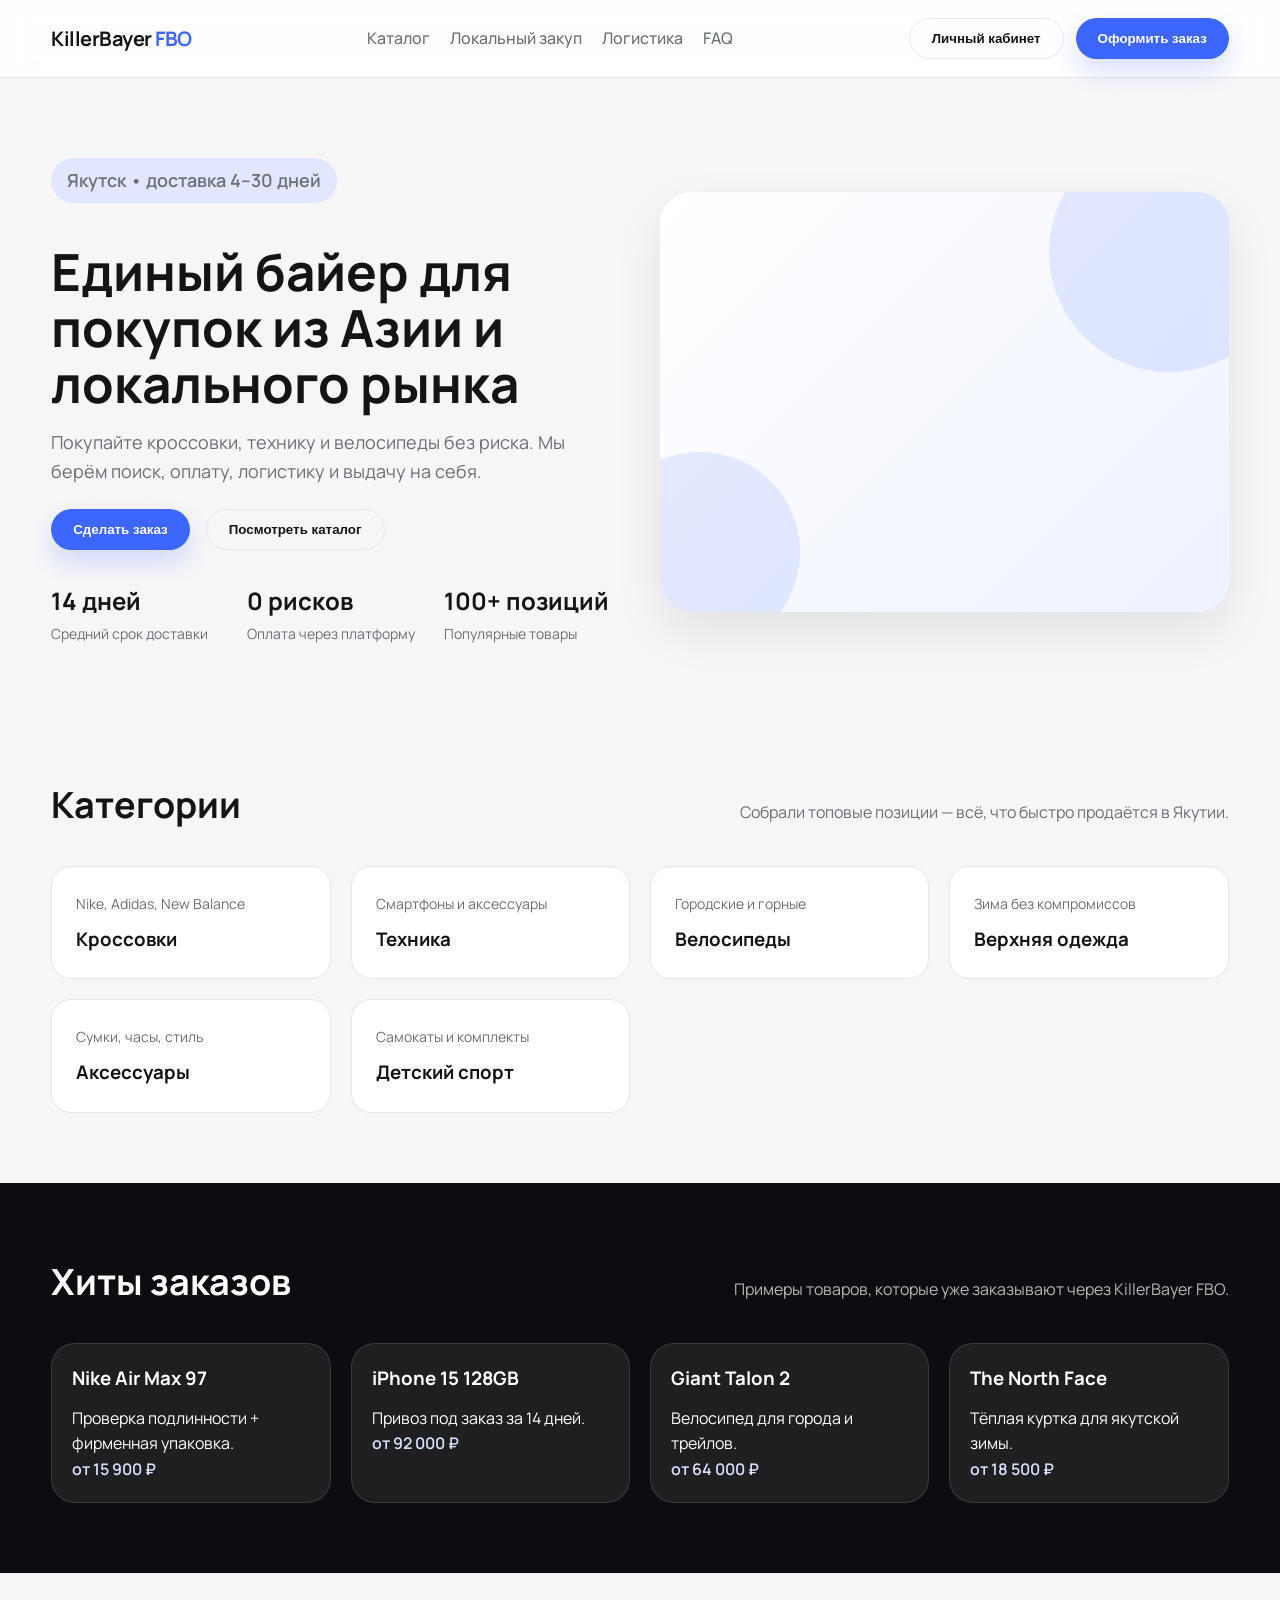
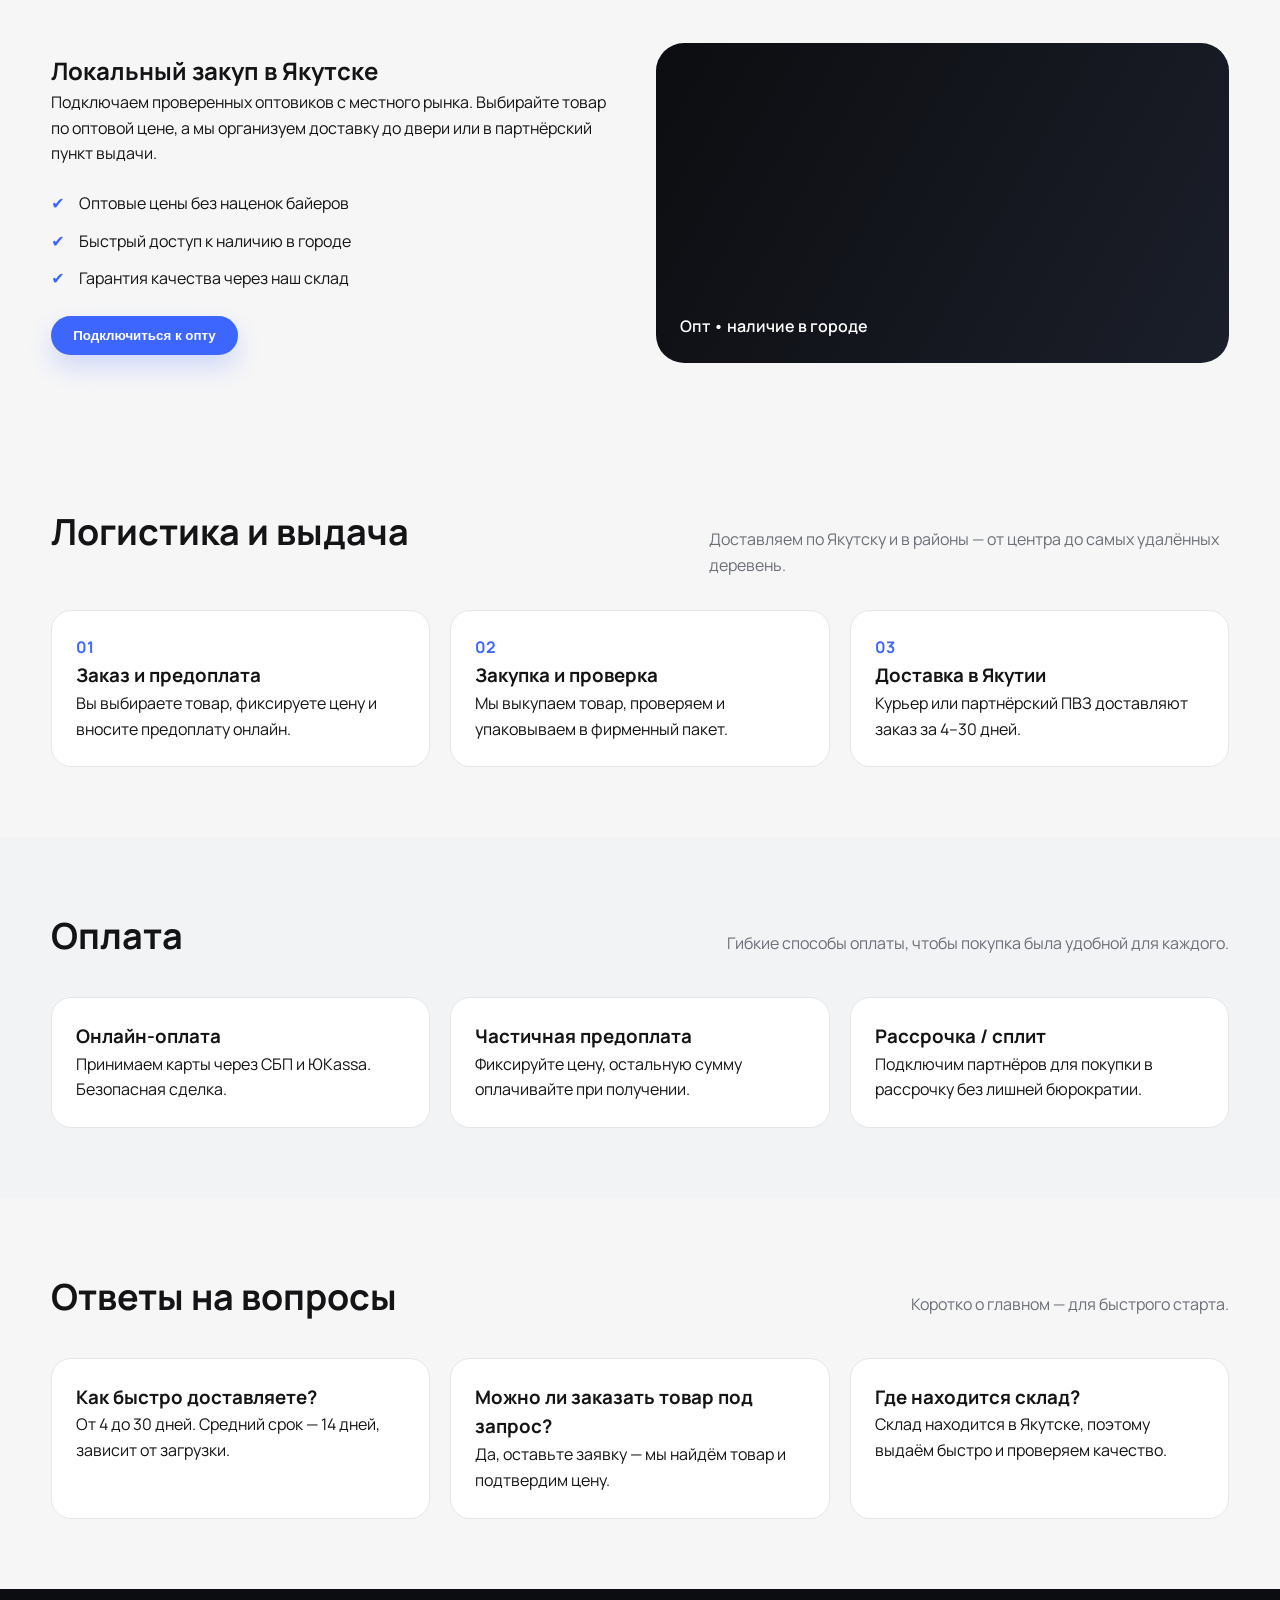
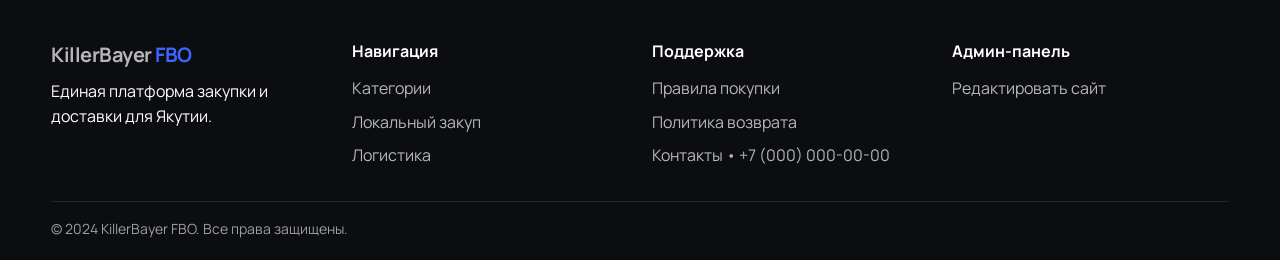
==== index.html @ 4767944f "Add initial KillerBayer FBO storefront prototype" ====
<!doctype html>
<html lang="ru">
  <head>
    <meta charset="UTF-8" />
    <meta name="viewport" content="width=device-width, initial-scale=1" />
    <title>KillerBayer FBO — маркетплейс Якутии</title>
    <link rel="stylesheet" href="assets/styles.css" />
  </head>
  <body>
    <header class="site-header">
      <div class="container header-inner">
        <a class="logo" href="/">KillerBayer <span>FBO</span></a>
        <nav class="nav">
          <a href="#catalog">Каталог</a>
          <a href="#local">Локальный закуп</a>
          <a href="#delivery">Логистика</a>
          <a href="#faq">FAQ</a>
        </nav>
        <div class="header-actions">
          <button class="ghost-button">Личный кабинет</button>
          <button class="primary-button">Оформить заказ</button>
        </div>
      </div>
    </header>

    <main>
      <section class="hero" id="hero">
        <div class="container hero-grid">
          <div class="hero-content">
            <p class="pill">Якутск • доставка 4–30 дней</p>
            <h1 id="hero-title">Единый байер для покупок из Азии и локального рынка</h1>
            <p id="hero-subtitle">
              Покупайте кроссовки, технику и велосипеды без риска. Мы берём поиск,
              оплату, логистику и выдачу на себя.
            </p>
            <div class="hero-actions">
              <button class="primary-button" id="hero-cta">Сделать заказ</button>
              <button class="ghost-button">Посмотреть каталог</button>
            </div>
            <div class="hero-metrics">
              <div>
                <h3>14 дней</h3>
                <span>Средний срок доставки</span>
              </div>
              <div>
                <h3>0 рисков</h3>
                <span>Оплата через платформу</span>
              </div>
              <div>
                <h3>100+ позиций</h3>
                <span>Популярные товары</span>
              </div>
            </div>
          </div>
          <div class="hero-card" aria-label="Витрина"></div>
        </div>
      </section>

      <section class="section" id="catalog">
        <div class="container">
          <div class="section-head">
            <h2>Категории</h2>
            <p>Собрали топовые позиции — всё, что быстро продаётся в Якутии.</p>
          </div>
          <div class="category-grid" id="category-grid"></div>
        </div>
      </section>

      <section class="section dark" id="popular">
        <div class="container">
          <div class="section-head">
            <h2>Хиты заказов</h2>
            <p>Примеры товаров, которые уже заказывают через KillerBayer FBO.</p>
          </div>
          <div class="product-grid" id="product-grid"></div>
        </div>
      </section>

      <section class="section" id="local">
        <div class="container local-grid">
          <div>
            <h2>Локальный закуп в Якутске</h2>
            <p>
              Подключаем проверенных оптовиков с местного рынка. Выбирайте товар по оптовой цене,
              а мы организуем доставку до двери или в партнёрский пункт выдачи.
            </p>
            <ul class="checklist">
              <li>Оптовые цены без наценок байеров</li>
              <li>Быстрый доступ к наличию в городе</li>
              <li>Гарантия качества через наш склад</li>
            </ul>
            <button class="primary-button">Подключиться к опту</button>
          </div>
          <div class="local-card"></div>
        </div>
      </section>

      <section class="section" id="delivery">
        <div class="container">
          <div class="section-head">
            <h2>Логистика и выдача</h2>
            <p>Доставляем по Якутску и в районы — от центра до самых удалённых деревень.</p>
          </div>
          <div class="steps">
            <div class="step-card">
              <span>01</span>
              <h3>Заказ и предоплата</h3>
              <p>Вы выбираете товар, фиксируете цену и вносите предоплату онлайн.</p>
            </div>
            <div class="step-card">
              <span>02</span>
              <h3>Закупка и проверка</h3>
              <p>Мы выкупаем товар, проверяем и упаковываем в фирменный пакет.</p>
            </div>
            <div class="step-card">
              <span>03</span>
              <h3>Доставка в Якутии</h3>
              <p>Курьер или партнёрский ПВЗ доставляют заказ за 4–30 дней.</p>
            </div>
          </div>
        </div>
      </section>

      <section class="section muted" id="payment">
        <div class="container">
          <div class="section-head">
            <h2>Оплата</h2>
            <p>Гибкие способы оплаты, чтобы покупка была удобной для каждого.</p>
          </div>
          <div class="payment-grid">
            <div class="payment-card">
              <h3>Онлайн-оплата</h3>
              <p>Принимаем карты через СБП и ЮKassa. Безопасная сделка.</p>
            </div>
            <div class="payment-card">
              <h3>Частичная предоплата</h3>
              <p>Фиксируйте цену, остальную сумму оплачивайте при получении.</p>
            </div>
            <div class="payment-card">
              <h3>Рассрочка / сплит</h3>
              <p>Подключим партнёров для покупки в рассрочку без лишней бюрократии.</p>
            </div>
          </div>
        </div>
      </section>

      <section class="section" id="faq">
        <div class="container">
          <div class="section-head">
            <h2>Ответы на вопросы</h2>
            <p>Коротко о главном — для быстрого старта.</p>
          </div>
          <div class="faq-grid">
            <div class="faq-item">
              <h3>Как быстро доставляете?</h3>
              <p>От 4 до 30 дней. Средний срок — 14 дней, зависит от загрузки.</p>
            </div>
            <div class="faq-item">
              <h3>Можно ли заказать товар под запрос?</h3>
              <p>Да, оставьте заявку — мы найдём товар и подтвердим цену.</p>
            </div>
            <div class="faq-item">
              <h3>Где находится склад?</h3>
              <p>Склад находится в Якутске, поэтому выдаём быстро и проверяем качество.</p>
            </div>
          </div>
        </div>
      </section>
    </main>

    <footer class="site-footer">
      <div class="container footer-grid">
        <div>
          <a class="logo" href="/">KillerBayer <span>FBO</span></a>
          <p>Единая платформа закупки и доставки для Якутии.</p>
        </div>
        <div>
          <h4>Навигация</h4>
          <a href="#catalog">Категории</a>
          <a href="#local">Локальный закуп</a>
          <a href="#delivery">Логистика</a>
        </div>
        <div>
          <h4>Поддержка</h4>
          <a href="#">Правила покупки</a>
          <a href="#">Политика возврата</a>
          <a href="#">Контакты</a>
        </div>
        <div>
          <h4>Админ-панель</h4>
          <a href="admin.html">Редактировать сайт</a>
        </div>
      </div>
      <div class="container footer-bottom">
        <span>© 2024 KillerBayer FBO. Все права защищены.</span>
      </div>
    </footer>

    <script src="assets/app.js"></script>
  </body>
</html>
---- assets/styles.css ----
@import url("https://fonts.googleapis.com/css2?family=Manrope:wght@300;400;500;600;700&display=swap");

:root {
  color-scheme: light;
  --bg: #f6f6f7;
  --text: #141416;
  --muted: #6b6f76;
  --dark: #0c0d10;
  --accent: #3d66ff;
  --accent-light: #e0e7ff;
  --card: #ffffff;
  --border: #e4e6ea;
  --shadow: 0 20px 50px rgba(15, 16, 23, 0.08);
}

* {
  box-sizing: border-box;
  margin: 0;
  padding: 0;
}

body {
  font-family: "Manrope", system-ui, sans-serif;
  background: var(--bg);
  color: var(--text);
  line-height: 1.6;
}

a {
  color: inherit;
  text-decoration: none;
}

.container {
  width: min(1200px, 92%);
  margin: 0 auto;
}

.site-header {
  position: sticky;
  top: 0;
  background: rgba(255, 255, 255, 0.9);
  backdrop-filter: blur(14px);
  border-bottom: 1px solid var(--border);
  z-index: 10;
}

.header-inner {
  display: flex;
  align-items: center;
  justify-content: space-between;
  padding: 18px 0;
  gap: 24px;
}

.logo {
  font-weight: 700;
  font-size: 20px;
  letter-spacing: -0.5px;
}

.logo span {
  color: var(--accent);
}

.nav {
  display: flex;
  gap: 20px;
  font-weight: 500;
  color: var(--muted);
}

.header-actions {
  display: flex;
  gap: 12px;
}

.primary-button,
.ghost-button {
  border: none;
  border-radius: 999px;
  padding: 12px 22px;
  font-weight: 600;
  cursor: pointer;
  transition: transform 0.2s ease, box-shadow 0.2s ease;
}

.primary-button {
  background: var(--accent);
  color: #fff;
  box-shadow: 0 12px 24px rgba(61, 102, 255, 0.2);
}

.ghost-button {
  background: transparent;
  color: var(--text);
  border: 1px solid var(--border);
}

.primary-button:hover,
.ghost-button:hover {
  transform: translateY(-1px);
}

.hero {
  padding: 80px 0 60px;
}

.hero-grid {
  display: grid;
  grid-template-columns: repeat(auto-fit, minmax(280px, 1fr));
  gap: 40px;
  align-items: center;
}

.hero-content h1 {
  font-size: clamp(32px, 4vw, 52px);
  line-height: 1.1;
  margin: 16px 0;
}

.hero-content p {
  color: var(--muted);
  font-size: 18px;
  margin-bottom: 24px;
}

.pill {
  display: inline-flex;
  align-items: center;
  padding: 8px 16px;
  border-radius: 999px;
  background: var(--accent-light);
  color: var(--accent);
  font-weight: 600;
  font-size: 14px;
}

.hero-actions {
  display: flex;
  gap: 16px;
  flex-wrap: wrap;
}

.hero-metrics {
  display: grid;
  grid-template-columns: repeat(auto-fit, minmax(150px, 1fr));
  gap: 20px;
  margin-top: 32px;
}

.hero-metrics h3 {
  font-size: 24px;
}

.hero-metrics span {
  color: var(--muted);
  font-size: 14px;
}

.hero-card {
  background: linear-gradient(135deg, #ffffff, #eef2ff);
  border-radius: 32px;
  min-height: 420px;
  box-shadow: var(--shadow);
  position: relative;
  overflow: hidden;
}

.hero-card::before,
.hero-card::after {
  content: "";
  position: absolute;
  border-radius: 50%;
  background: rgba(61, 102, 255, 0.12);
}

.hero-card::before {
  width: 240px;
  height: 240px;
  top: -60px;
  right: -60px;
}

.hero-card::after {
  width: 200px;
  height: 200px;
  bottom: -40px;
  left: -60px;
}

.section {
  padding: 70px 0;
}

.section.dark {
  background: var(--dark);
  color: #fff;
}

.section.dark .section-head p {
  color: rgba(255, 255, 255, 0.7);
}

.section.muted {
  background: #f2f3f5;
}

.section-head {
  display: flex;
  align-items: baseline;
  justify-content: space-between;
  flex-wrap: wrap;
  gap: 12px;
  margin-bottom: 32px;
}

.section-head h2 {
  font-size: clamp(26px, 3vw, 36px);
}

.section-head p {
  color: var(--muted);
  max-width: 520px;
}

.category-grid {
  display: grid;
  grid-template-columns: repeat(auto-fit, minmax(220px, 1fr));
  gap: 20px;
}

.category-card {
  background: var(--card);
  border-radius: 20px;
  padding: 24px;
  border: 1px solid var(--border);
  transition: transform 0.2s ease, box-shadow 0.2s ease;
}

.category-card:hover {
  transform: translateY(-4px);
  box-shadow: var(--shadow);
}

.category-card span {
  color: var(--muted);
  font-size: 14px;
}

.category-card h3 {
  margin-top: 8px;
}

.product-grid {
  display: grid;
  grid-template-columns: repeat(auto-fit, minmax(240px, 1fr));
  gap: 20px;
}

.product-card {
  background: rgba(255, 255, 255, 0.08);
  border-radius: 24px;
  padding: 20px;
  border: 1px solid rgba(255, 255, 255, 0.12);
}

.product-card h3 {
  margin-bottom: 12px;
}

.product-card .price {
  color: #dbe2ff;
  font-weight: 600;
}

.local-grid {
  display: grid;
  grid-template-columns: repeat(auto-fit, minmax(280px, 1fr));
  gap: 32px;
  align-items: center;
}

.local-card {
  background: linear-gradient(120deg, #0c0d10, #1b1f2a);
  border-radius: 28px;
  min-height: 320px;
  position: relative;
  overflow: hidden;
}

.local-card::after {
  content: "Опт • наличие в городе";
  position: absolute;
  bottom: 24px;
  left: 24px;
  color: #fff;
  font-weight: 600;
}

.checklist {
  list-style: none;
  display: grid;
  gap: 12px;
  margin: 24px 0;
}

.checklist li {
  padding-left: 28px;
  position: relative;
}

.checklist li::before {
  content: "✔";
  position: absolute;
  left: 0;
  color: var(--accent);
}

.steps {
  display: grid;
  grid-template-columns: repeat(auto-fit, minmax(220px, 1fr));
  gap: 20px;
}

.step-card {
  background: var(--card);
  border-radius: 20px;
  padding: 24px;
  border: 1px solid var(--border);
}

.step-card span {
  color: var(--accent);
  font-weight: 700;
}

.payment-grid {
  display: grid;
  grid-template-columns: repeat(auto-fit, minmax(220px, 1fr));
  gap: 20px;
}

.payment-card {
  background: var(--card);
  border-radius: 20px;
  padding: 24px;
  border: 1px solid var(--border);
}

.faq-grid {
  display: grid;
  grid-template-columns: repeat(auto-fit, minmax(240px, 1fr));
  gap: 20px;
}

.faq-item {
  background: var(--card);
  border-radius: 20px;
  padding: 24px;
  border: 1px solid var(--border);
}

.site-footer {
  background: #0c0d10;
  color: #fff;
  padding: 50px 0 20px;
}

.footer-grid {
  display: grid;
  grid-template-columns: repeat(auto-fit, minmax(200px, 1fr));
  gap: 24px;
}

.footer-grid h4 {
  margin-bottom: 12px;
}

.footer-grid a {
  display: block;
  margin-bottom: 8px;
  color: rgba(255, 255, 255, 0.7);
}

.footer-bottom {
  border-top: 1px solid rgba(255, 255, 255, 0.1);
  margin-top: 24px;
  padding-top: 16px;
  color: rgba(255, 255, 255, 0.6);
  font-size: 14px;
}

.admin-body {
  background: #f4f5f7;
}

.admin {
  padding: 60px 0;
}

.admin-form {
  display: grid;
  gap: 24px;
}

.admin-card {
  background: var(--card);
  padding: 24px;
  border-radius: 20px;
  border: 1px solid var(--border);
  display: grid;
  gap: 16px;
}

.admin-card label {
  display: grid;
  gap: 8px;
  color: var(--muted);
  font-weight: 500;
}

.admin-card input,
.admin-card textarea {
  padding: 12px 14px;
  border-radius: 12px;
  border: 1px solid var(--border);
  font-family: inherit;
  font-size: 16px;
}

.admin-actions {
  display: flex;
  gap: 16px;
  flex-wrap: wrap;
}

.admin-list {
  display: grid;
  gap: 12px;
}

.admin-list-item {
  display: grid;
  grid-template-columns: 1fr auto;
  gap: 12px;
  align-items: center;
}

.admin-list-item button {
  padding: 8px 12px;
  border-radius: 12px;
  border: 1px solid var(--border);
  background: #fff;
  cursor: pointer;
}

@media (max-width: 900px) {
  .nav {
    display: none;
  }

  .header-actions {
    flex-direction: column;
  }
}

@media (max-width: 600px) {
  .hero-actions {
    flex-direction: column;
  }

  .hero-card {
    min-height: 300px;
  }
}
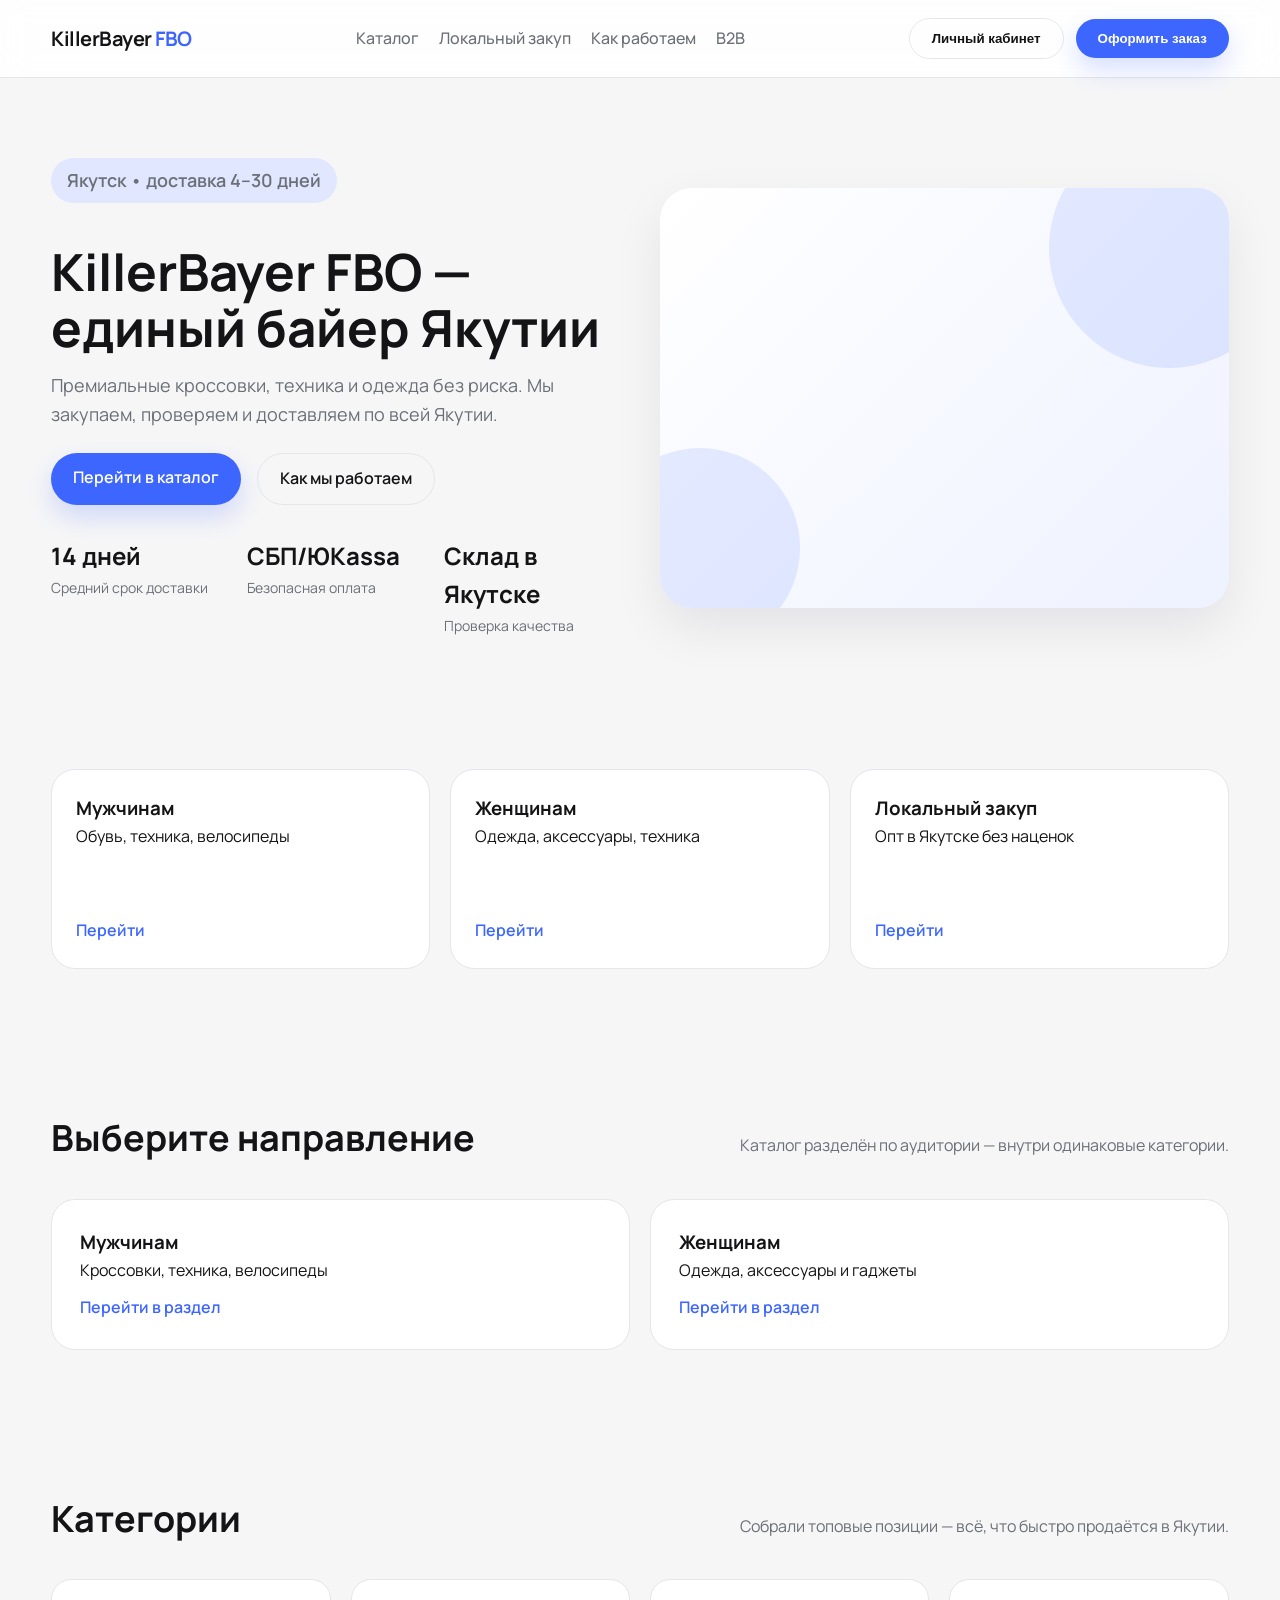
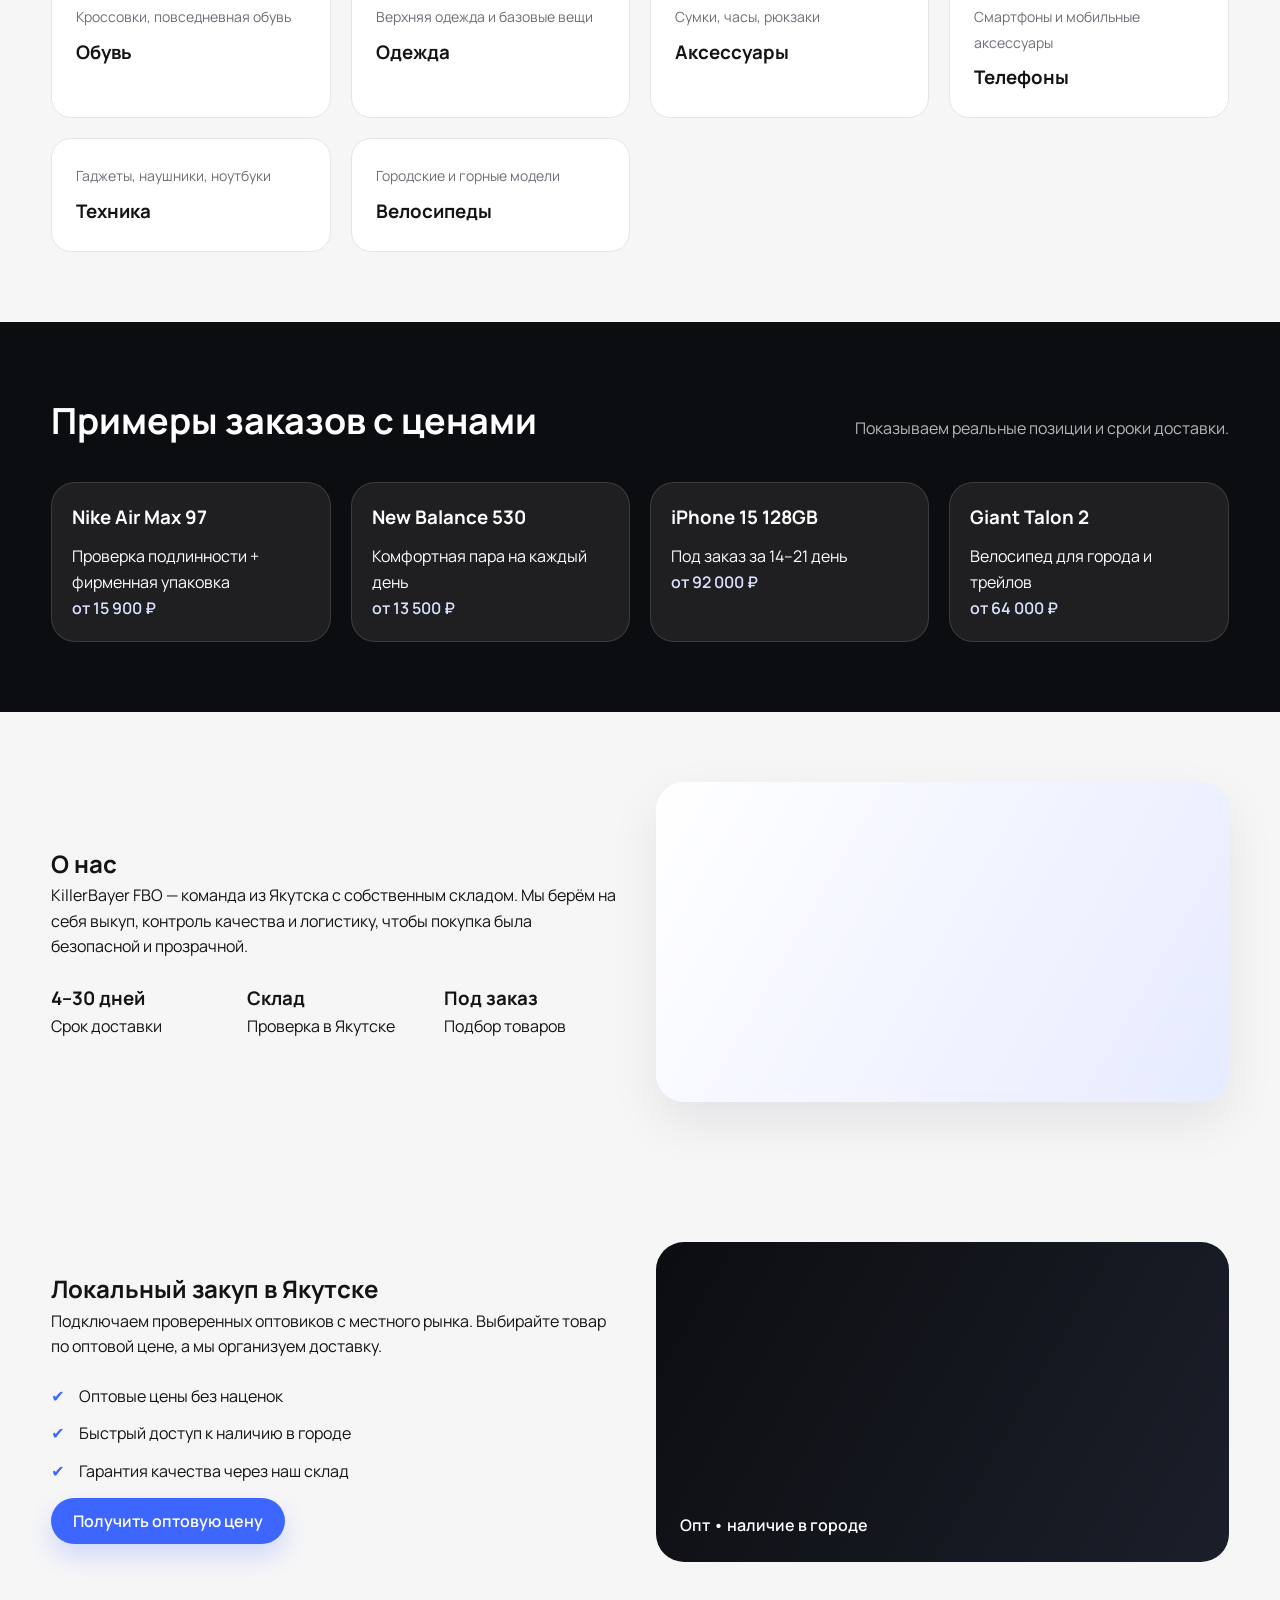
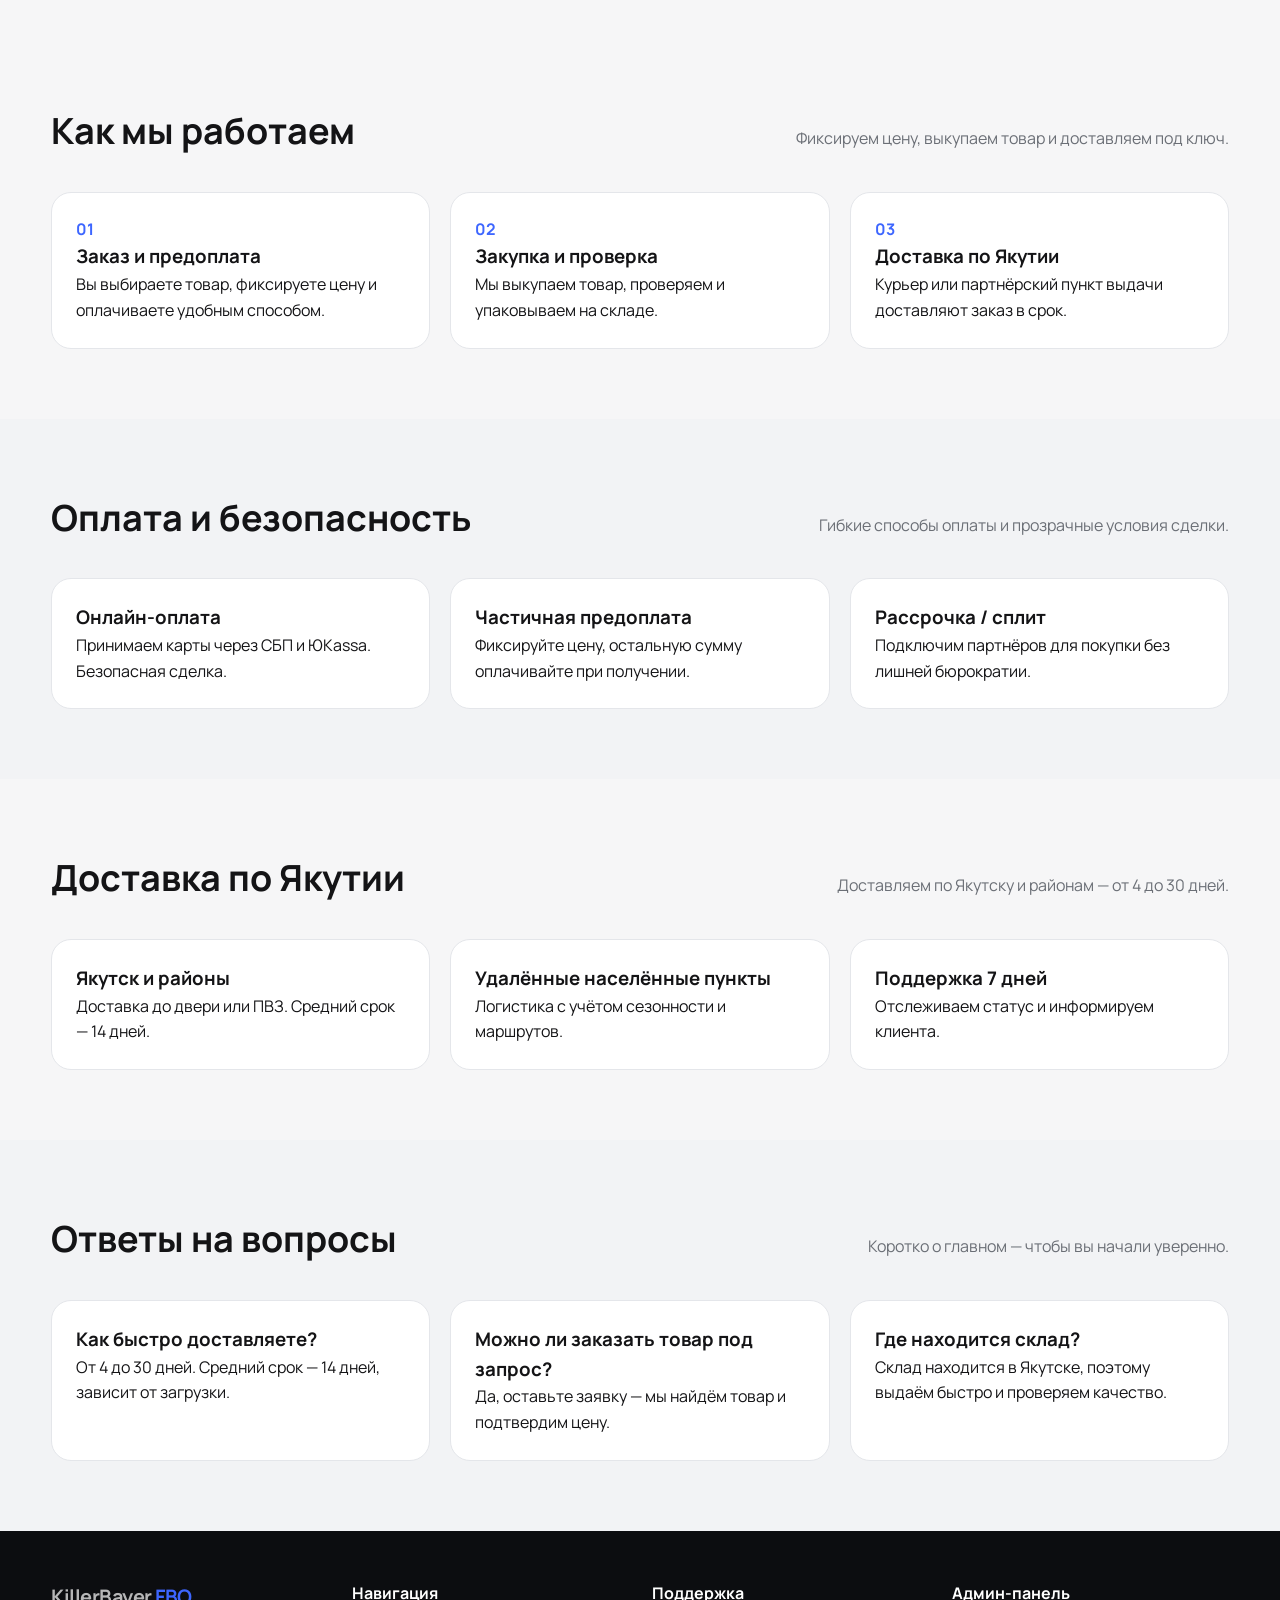
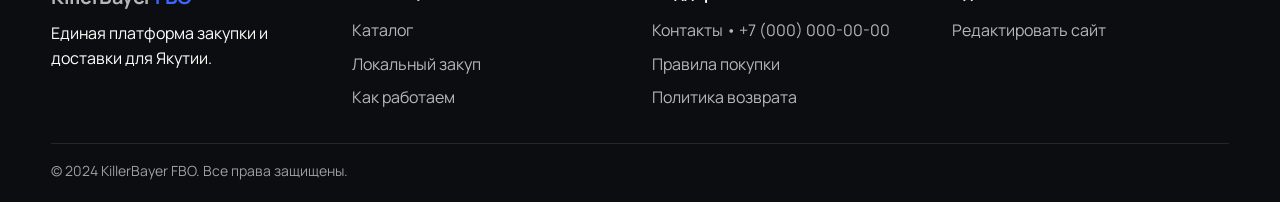
==== commit ddb72351: "Expand storefront structure with multi-page catalog" ====
--- a/index.html
+++ b/index.html
@@ -3,18 +3,18 @@
   <head>
     <meta charset="UTF-8" />
     <meta name="viewport" content="width=device-width, initial-scale=1" />
-    <title>KillerBayer FBO — маркетплейс Якутии</title>
+    <title>KillerBayer FBO — единый байер Якутии</title>
     <link rel="stylesheet" href="assets/styles.css" />
   </head>
-  <body>
+  <body data-page="home">
     <header class="site-header">
       <div class="container header-inner">
         <a class="logo" href="/">KillerBayer <span>FBO</span></a>
         <nav class="nav">
-          <a href="#catalog">Каталог</a>
-          <a href="#local">Локальный закуп</a>
-          <a href="#delivery">Логистика</a>
-          <a href="#faq">FAQ</a>
+          <a href="catalog.html">Каталог</a>
+          <a href="local.html">Локальный закуп</a>
+          <a href="process.html">Как работаем</a>
+          <a href="b2b.html">B2B</a>
         </nav>
         <div class="header-actions">
           <button class="ghost-button">Личный кабинет</button>
@@ -27,32 +27,35 @@
       <section class="hero" id="hero">
         <div class="container hero-grid">
           <div class="hero-content">
-            <p class="pill">Якутск • доставка 4–30 дней</p>
-            <h1 id="hero-title">Единый байер для покупок из Азии и локального рынка</h1>
+            <p class="pill" id="hero-pill">Якутск • доставка 4–30 дней</p>
+            <h1 id="hero-title">KillerBayer FBO — единый байер Якутии</h1>
             <p id="hero-subtitle">
-              Покупайте кроссовки, технику и велосипеды без риска. Мы берём поиск,
-              оплату, логистику и выдачу на себя.
+              Премиальные кроссовки, техника и одежда без риска. Мы закупаем, проверяем и
+              доставляем по всей Якутии.
             </p>
             <div class="hero-actions">
-              <button class="primary-button" id="hero-cta">Сделать заказ</button>
-              <button class="ghost-button">Посмотреть каталог</button>
+              <a class="primary-button" id="hero-cta" href="catalog.html">Перейти в каталог</a>
+              <a class="ghost-button" id="hero-secondary" href="process.html">Как мы работаем</a>
             </div>
-            <div class="hero-metrics">
-              <div>
-                <h3>14 дней</h3>
-                <span>Средний срок доставки</span>
-              </div>
-              <div>
-                <h3>0 рисков</h3>
-                <span>Оплата через платформу</span>
-              </div>
-              <div>
-                <h3>100+ позиций</h3>
-                <span>Популярные товары</span>
-              </div>
-            </div>
+            <div class="hero-metrics" id="hero-metrics"></div>
           </div>
           <div class="hero-card" aria-label="Витрина"></div>
+        </div>
+      </section>
+
+      <section class="section" id="banners">
+        <div class="container">
+          <div class="banner-grid" id="banner-grid"></div>
+        </div>
+      </section>
+
+      <section class="section" id="gender">
+        <div class="container">
+          <div class="section-head">
+            <h2>Выберите направление</h2>
+            <p>Каталог разделён по аудитории — внутри одинаковые категории.</p>
+          </div>
+          <div class="tile-grid" id="gender-grid"></div>
         </div>
       </section>
 
@@ -69,101 +72,79 @@
       <section class="section dark" id="popular">
         <div class="container">
           <div class="section-head">
-            <h2>Хиты заказов</h2>
-            <p>Примеры товаров, которые уже заказывают через KillerBayer FBO.</p>
+            <h2>Примеры заказов с ценами</h2>
+            <p>Показываем реальные позиции и сроки доставки.</p>
           </div>
           <div class="product-grid" id="product-grid"></div>
+        </div>
+      </section>
+
+      <section class="section" id="about">
+        <div class="container about-grid">
+          <div>
+            <h2 id="about-title">О нас</h2>
+            <p id="about-text">
+              KillerBayer FBO — команда из Якутска с собственным складом. Мы берём на себя
+              выкуп, контроль качества и логистику, чтобы покупка была безопасной и прозрачной.
+            </p>
+            <div class="about-metrics" id="about-metrics"></div>
+          </div>
+          <div class="about-card"></div>
         </div>
       </section>
 
       <section class="section" id="local">
         <div class="container local-grid">
           <div>
-            <h2>Локальный закуп в Якутске</h2>
-            <p>
+            <h2 id="local-title">Локальный закуп в Якутске</h2>
+            <p id="local-text">
               Подключаем проверенных оптовиков с местного рынка. Выбирайте товар по оптовой цене,
               а мы организуем доставку до двери или в партнёрский пункт выдачи.
             </p>
-            <ul class="checklist">
-              <li>Оптовые цены без наценок байеров</li>
-              <li>Быстрый доступ к наличию в городе</li>
-              <li>Гарантия качества через наш склад</li>
-            </ul>
-            <button class="primary-button">Подключиться к опту</button>
+            <ul class="checklist" id="local-list"></ul>
+            <a class="primary-button" id="local-cta" href="local.html">Получить оптовую цену</a>
           </div>
           <div class="local-card"></div>
+        </div>
+      </section>
+
+      <section class="section" id="steps">
+        <div class="container">
+          <div class="section-head">
+            <h2>Как мы работаем</h2>
+            <p>Фиксируем цену, выкупаем товар и доставляем под ключ.</p>
+          </div>
+          <div class="steps" id="steps-grid"></div>
+        </div>
+      </section>
+
+      <section class="section muted" id="payment">
+        <div class="container">
+          <div class="section-head">
+            <h2>Оплата и безопасность</h2>
+            <p>Гибкие способы оплаты и прозрачные условия сделки.</p>
+          </div>
+          <div class="payment-grid" id="payment-grid"></div>
         </div>
       </section>
 
       <section class="section" id="delivery">
         <div class="container">
           <div class="section-head">
-            <h2>Логистика и выдача</h2>
-            <p>Доставляем по Якутску и в районы — от центра до самых удалённых деревень.</p>
+            <h2>Доставка по Якутии</h2>
+            <p>Доставляем по Якутску и районам — от 4 до 30 дней.</p>
           </div>
-          <div class="steps">
-            <div class="step-card">
-              <span>01</span>
-              <h3>Заказ и предоплата</h3>
-              <p>Вы выбираете товар, фиксируете цену и вносите предоплату онлайн.</p>
-            </div>
-            <div class="step-card">
-              <span>02</span>
-              <h3>Закупка и проверка</h3>
-              <p>Мы выкупаем товар, проверяем и упаковываем в фирменный пакет.</p>
-            </div>
-            <div class="step-card">
-              <span>03</span>
-              <h3>Доставка в Якутии</h3>
-              <p>Курьер или партнёрский ПВЗ доставляют заказ за 4–30 дней.</p>
-            </div>
-          </div>
+          <div class="delivery-grid" id="delivery-grid"></div>
         </div>
       </section>
 
-      <section class="section muted" id="payment">
-        <div class="container">
-          <div class="section-head">
-            <h2>Оплата</h2>
-            <p>Гибкие способы оплаты, чтобы покупка была удобной для каждого.</p>
-          </div>
-          <div class="payment-grid">
-            <div class="payment-card">
-              <h3>Онлайн-оплата</h3>
-              <p>Принимаем карты через СБП и ЮKassa. Безопасная сделка.</p>
-            </div>
-            <div class="payment-card">
-              <h3>Частичная предоплата</h3>
-              <p>Фиксируйте цену, остальную сумму оплачивайте при получении.</p>
-            </div>
-            <div class="payment-card">
-              <h3>Рассрочка / сплит</h3>
-              <p>Подключим партнёров для покупки в рассрочку без лишней бюрократии.</p>
-            </div>
-          </div>
-        </div>
-      </section>
-
-      <section class="section" id="faq">
+      <section class="section muted" id="faq">
         <div class="container">
           <div class="section-head">
             <h2>Ответы на вопросы</h2>
-            <p>Коротко о главном — для быстрого старта.</p>
+            <p>Коротко о главном — чтобы вы начали уверенно.</p>
           </div>
-          <div class="faq-grid">
-            <div class="faq-item">
-              <h3>Как быстро доставляете?</h3>
-              <p>От 4 до 30 дней. Средний срок — 14 дней, зависит от загрузки.</p>
-            </div>
-            <div class="faq-item">
-              <h3>Можно ли заказать товар под запрос?</h3>
-              <p>Да, оставьте заявку — мы найдём товар и подтвердим цену.</p>
-            </div>
-            <div class="faq-item">
-              <h3>Где находится склад?</h3>
-              <p>Склад находится в Якутске, поэтому выдаём быстро и проверяем качество.</p>
-            </div>
-          </div>
+          <div class="faq-grid" id="faq-grid"></div>
         </div>
       </section>
     </main>
@@ -172,19 +153,19 @@
       <div class="container footer-grid">
         <div>
           <a class="logo" href="/">KillerBayer <span>FBO</span></a>
-          <p>Единая платформа закупки и доставки для Якутии.</p>
+          <p id="footer-text">Единая платформа закупки и доставки для Якутии.</p>
         </div>
         <div>
           <h4>Навигация</h4>
-          <a href="#catalog">Категории</a>
-          <a href="#local">Локальный закуп</a>
-          <a href="#delivery">Логистика</a>
+          <a href="catalog.html">Каталог</a>
+          <a href="local.html">Локальный закуп</a>
+          <a href="process.html">Как работаем</a>
         </div>
         <div>
           <h4>Поддержка</h4>
+          <a href="#" id="footer-phone">Контакты</a>
           <a href="#">Правила покупки</a>
           <a href="#">Политика возврата</a>
-          <a href="#">Контакты</a>
         </div>
         <div>
           <h4>Админ-панель</h4>
--- a/assets/styles.css
+++ b/assets/styles.css
@@ -73,6 +73,8 @@
 .header-actions {
   display: flex;
   gap: 12px;
+  align-items: center;
+  flex-wrap: wrap;
 }
 
 .primary-button,
@@ -224,6 +226,61 @@
   max-width: 520px;
 }
 
+.banner-grid {
+  display: grid;
+  grid-template-columns: repeat(3, minmax(220px, 1fr));
+  gap: 20px;
+}
+
+.banner-card {
+  background: var(--card);
+  border-radius: 24px;
+  padding: 24px;
+  border: 1px solid var(--border);
+  display: flex;
+  flex-direction: column;
+  justify-content: space-between;
+  min-height: 200px;
+  transition: transform 0.2s ease, box-shadow 0.2s ease;
+}
+
+.banner-card span {
+  color: var(--accent);
+  font-weight: 600;
+  margin-top: 16px;
+}
+
+.banner-card:hover {
+  transform: translateY(-4px);
+  box-shadow: var(--shadow);
+}
+
+.tile-grid {
+  display: grid;
+  grid-template-columns: repeat(auto-fit, minmax(260px, 1fr));
+  gap: 20px;
+}
+
+.tile-card {
+  background: var(--card);
+  border-radius: 24px;
+  padding: 28px;
+  border: 1px solid var(--border);
+  transition: transform 0.2s ease, box-shadow 0.2s ease;
+}
+
+.tile-card span {
+  display: inline-flex;
+  margin-top: 12px;
+  color: var(--accent);
+  font-weight: 600;
+}
+
+.tile-card:hover {
+  transform: translateY(-4px);
+  box-shadow: var(--shadow);
+}
+
 .category-grid {
   display: grid;
   grid-template-columns: repeat(auto-fit, minmax(220px, 1fr));
@@ -265,6 +322,11 @@
   border: 1px solid rgba(255, 255, 255, 0.12);
 }
 
+.product-card.light {
+  background: var(--card);
+  border: 1px solid var(--border);
+}
+
 .product-card h3 {
   margin-bottom: 12px;
 }
@@ -272,6 +334,31 @@
 .product-card .price {
   color: #dbe2ff;
   font-weight: 600;
+}
+
+.product-card.light .price {
+  color: var(--accent);
+}
+
+.about-grid {
+  display: grid;
+  grid-template-columns: repeat(auto-fit, minmax(280px, 1fr));
+  gap: 32px;
+  align-items: center;
+}
+
+.about-card {
+  background: linear-gradient(120deg, #ffffff, #e6ebff);
+  border-radius: 28px;
+  min-height: 320px;
+  box-shadow: var(--shadow);
+}
+
+.about-metrics {
+  display: grid;
+  grid-template-columns: repeat(auto-fit, minmax(150px, 1fr));
+  gap: 16px;
+  margin-top: 24px;
 }
 
 .local-grid {
@@ -335,30 +422,36 @@
   font-weight: 700;
 }
 
-.payment-grid {
+.payment-grid,
+.delivery-grid,
+.faq-grid {
   display: grid;
   grid-template-columns: repeat(auto-fit, minmax(220px, 1fr));
   gap: 20px;
 }
 
-.payment-card {
+.info-card {
   background: var(--card);
   border-radius: 20px;
   padding: 24px;
   border: 1px solid var(--border);
 }
 
-.faq-grid {
-  display: grid;
-  grid-template-columns: repeat(auto-fit, minmax(240px, 1fr));
-  gap: 20px;
-}
-
-.faq-item {
-  background: var(--card);
-  border-radius: 20px;
-  padding: 24px;
-  border: 1px solid var(--border);
+.page-hero {
+  padding: 70px 0 30px;
+}
+
+.page-hero h1 {
+  font-size: clamp(28px, 3vw, 42px);
+  margin-top: 12px;
+}
+
+.category-toolbar {
+  display: flex;
+  justify-content: space-between;
+  align-items: center;
+  color: var(--muted);
+  margin-bottom: 24px;
 }
 
 .site-footer {
@@ -455,6 +548,11 @@
   cursor: pointer;
 }
 
+.admin-note {
+  color: var(--muted);
+  font-size: 14px;
+}
+
 @media (max-width: 900px) {
   .nav {
     display: none;
@@ -463,6 +561,10 @@
   .header-actions {
     flex-direction: column;
   }
+
+  .banner-grid {
+    grid-template-columns: 1fr;
+  }
 }
 
 @media (max-width: 600px) {
@@ -473,4 +575,10 @@
   .hero-card {
     min-height: 300px;
   }
-}
+
+  .category-toolbar {
+    flex-direction: column;
+    align-items: flex-start;
+    gap: 8px;
+  }
+}
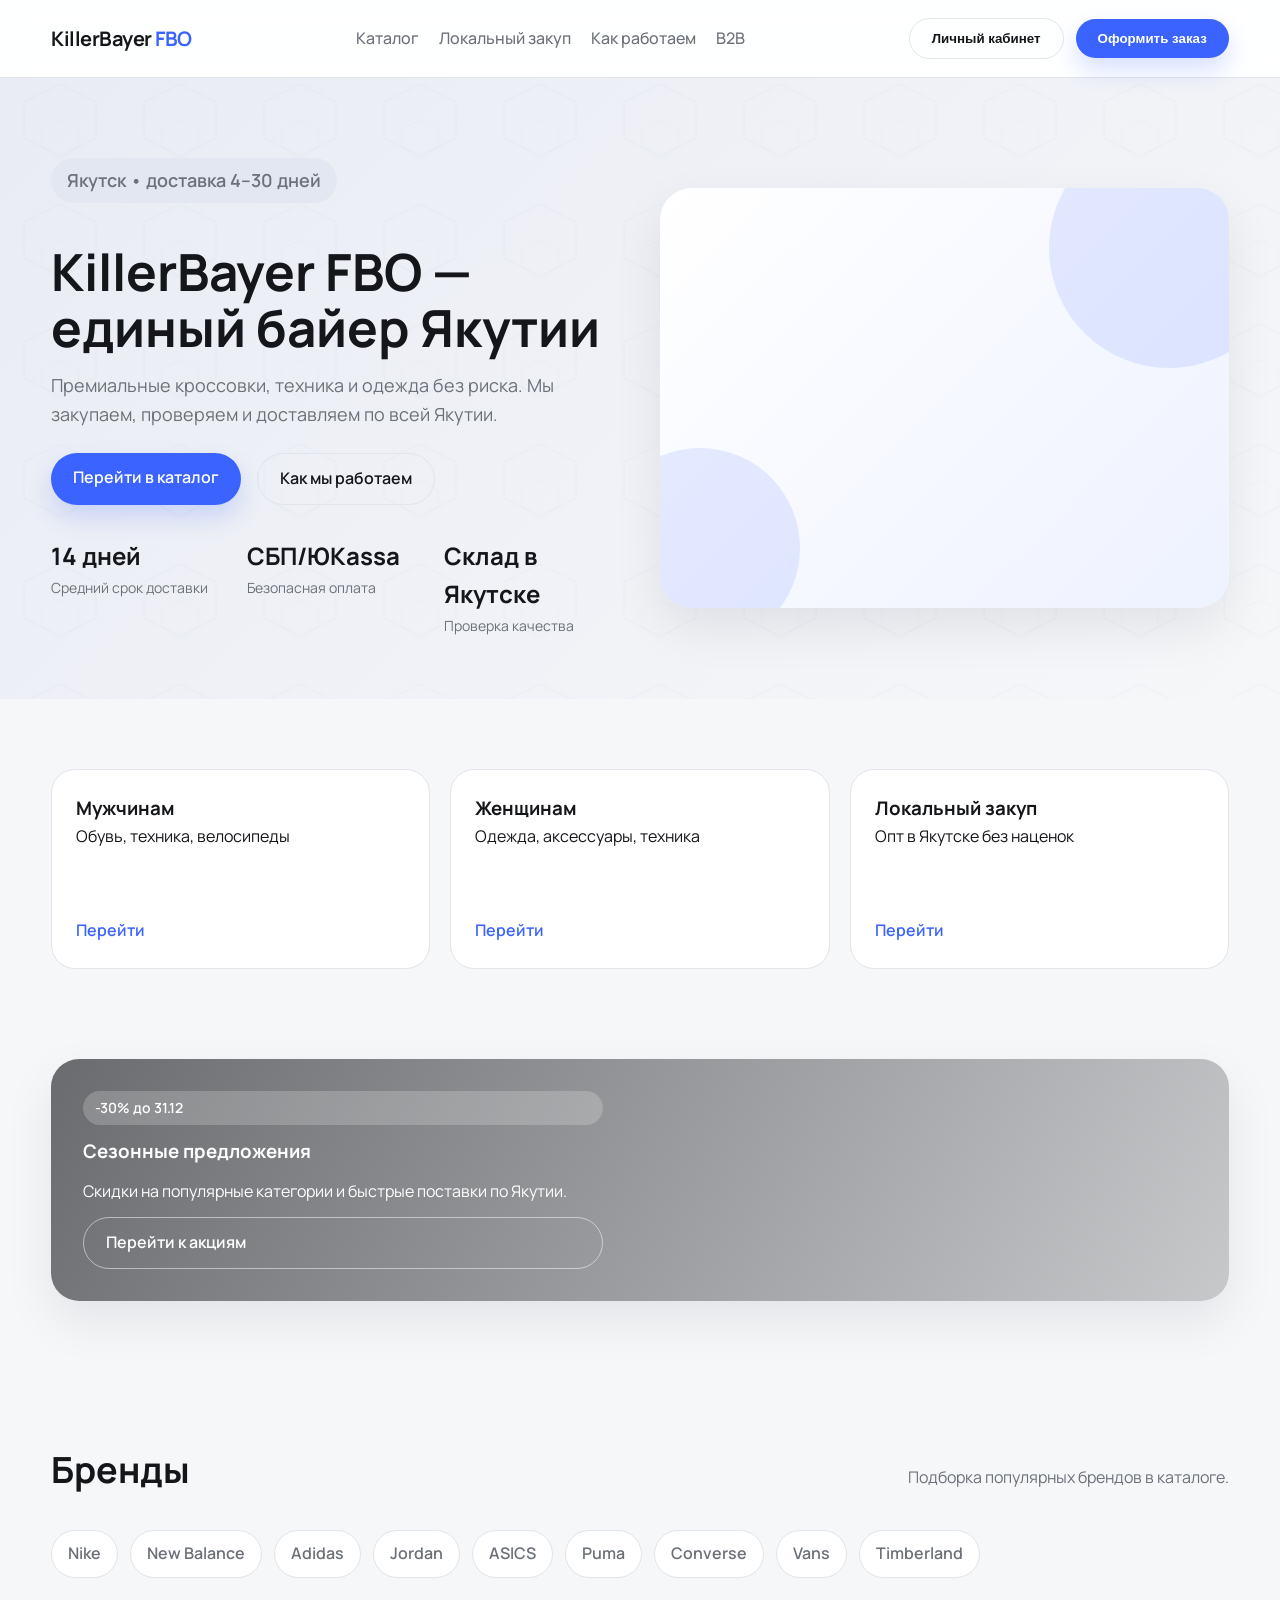
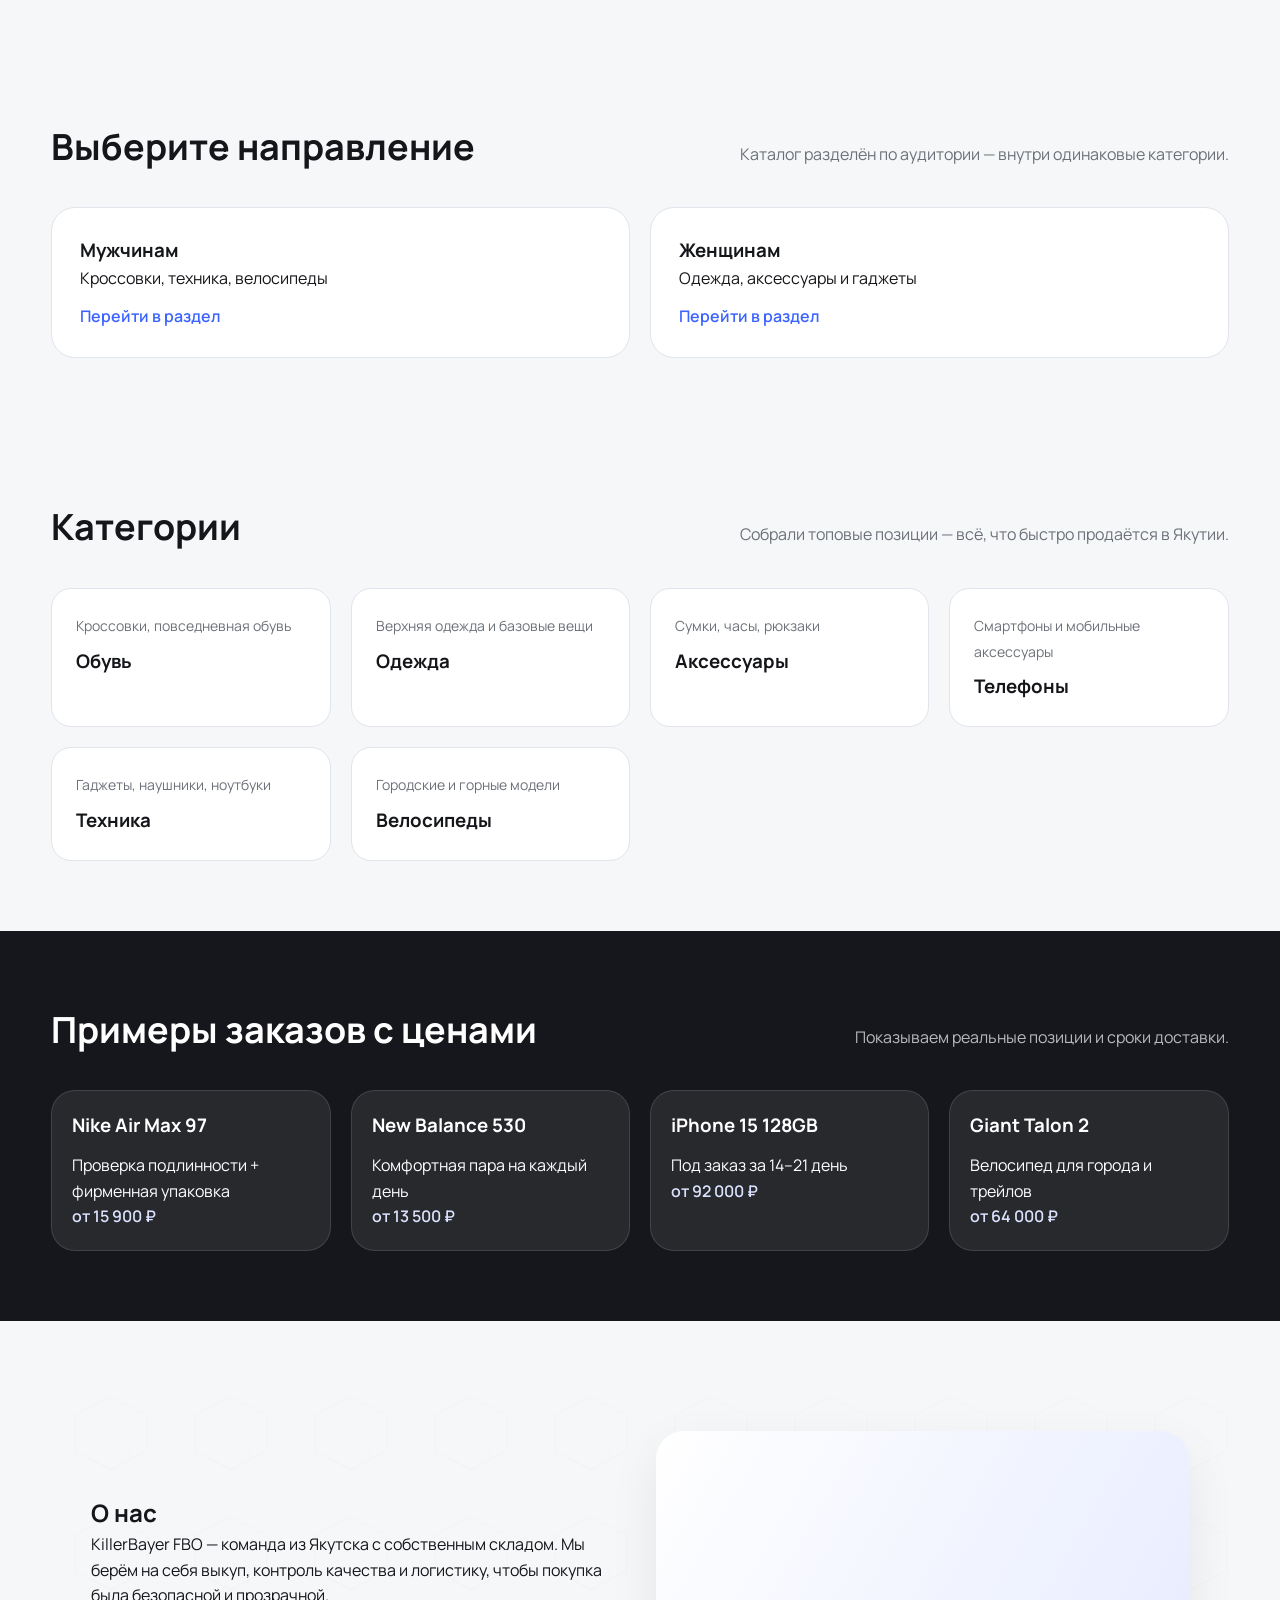
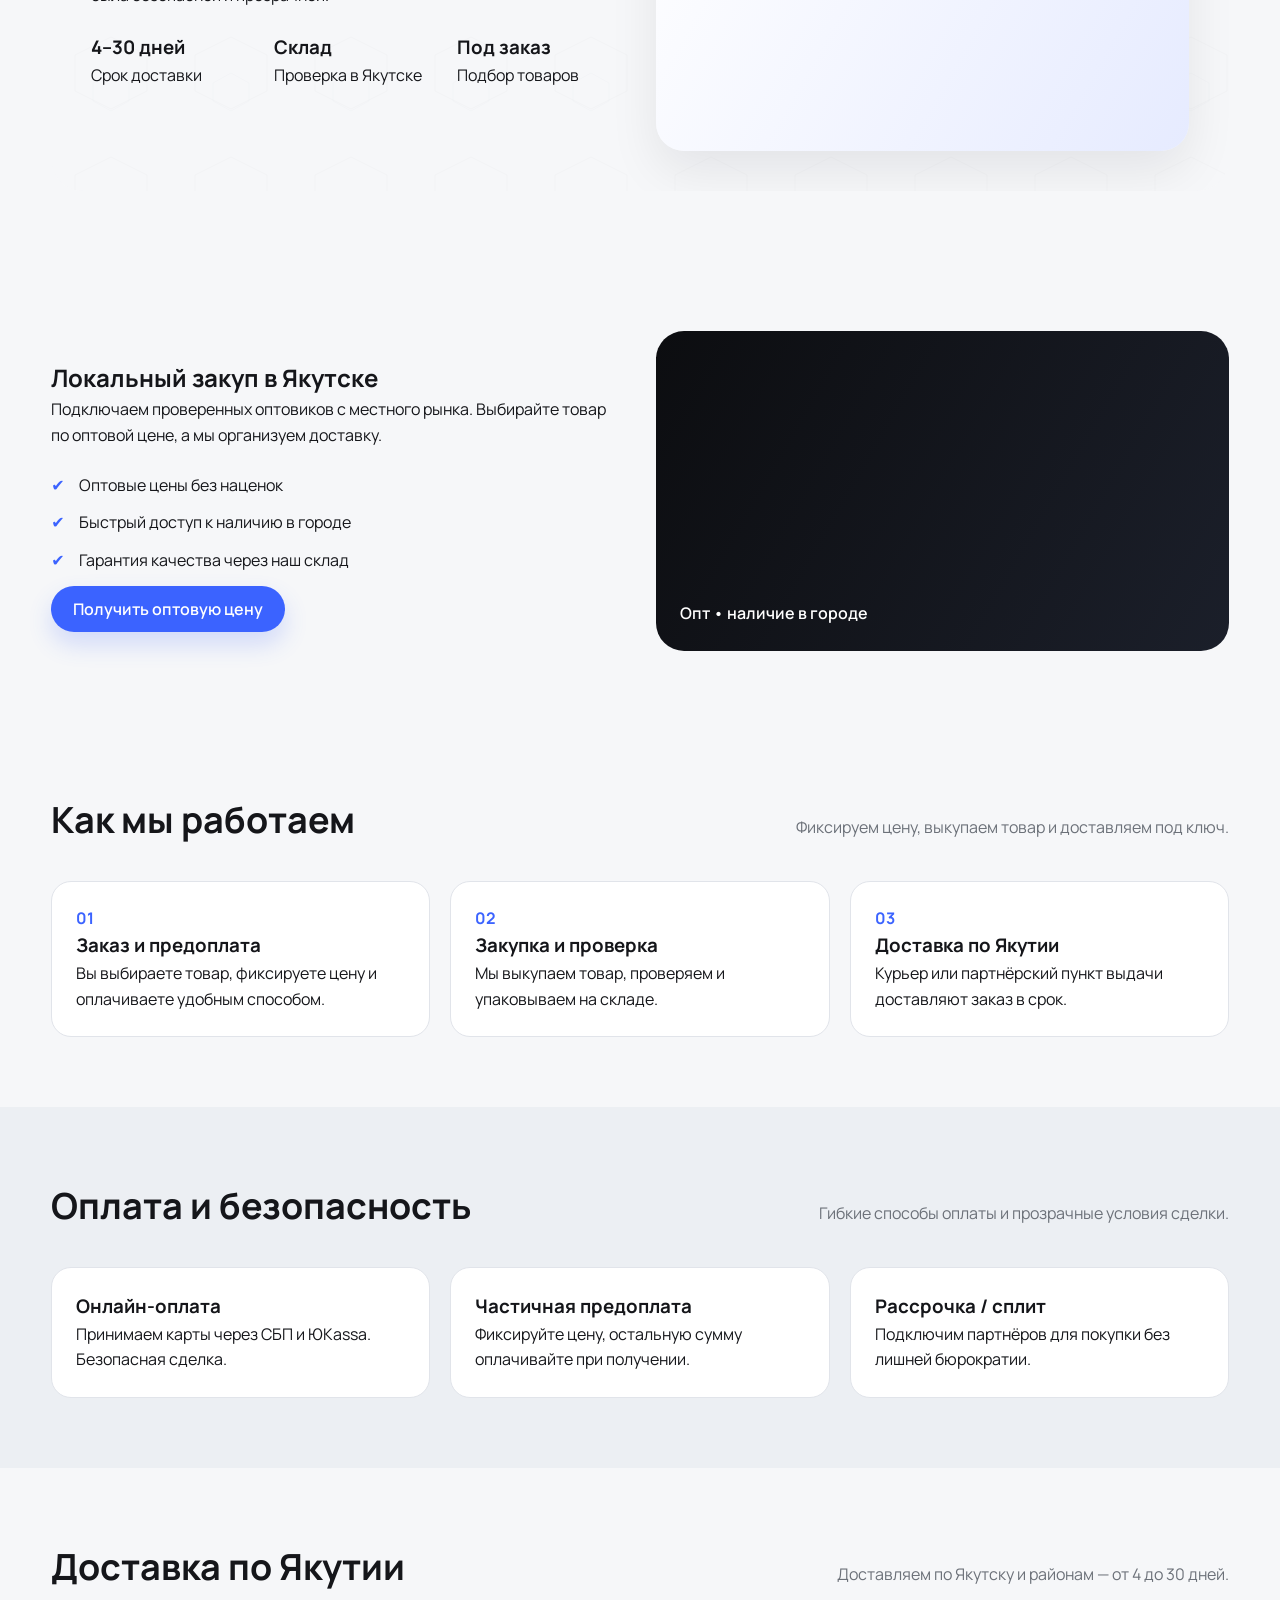
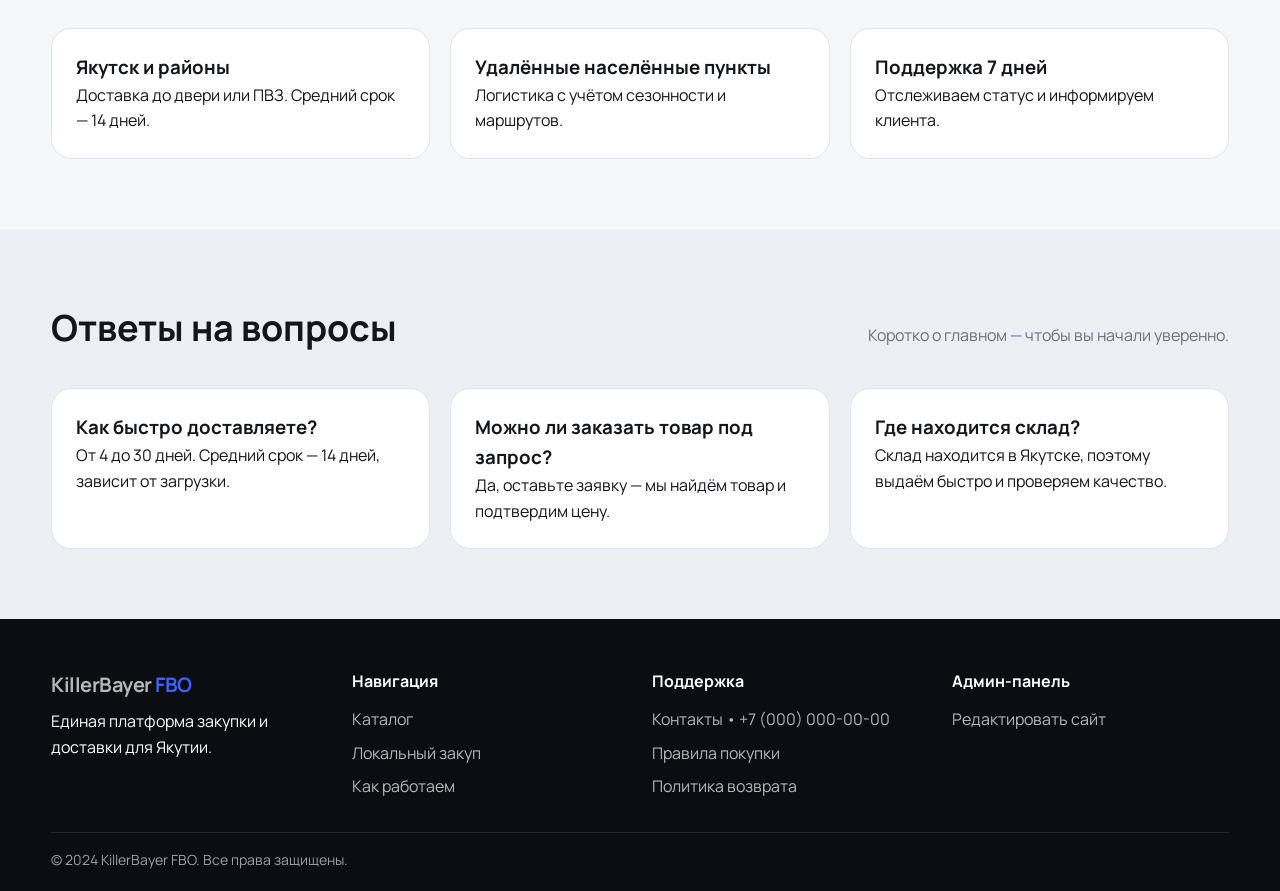
==== commit deaff2d1: "Add marketplace promo and brand sections" ====
--- a/index.html
+++ b/index.html
@@ -46,6 +46,22 @@
       <section class="section" id="banners">
         <div class="container">
           <div class="banner-grid" id="banner-grid"></div>
+        </div>
+      </section>
+
+      <section class="section promo" id="promo">
+        <div class="container">
+          <div id="promo-banner"></div>
+        </div>
+      </section>
+
+      <section class="section" id="brands">
+        <div class="container">
+          <div class="section-head">
+            <h2>Бренды</h2>
+            <p>Подборка популярных брендов в каталоге.</p>
+          </div>
+          <div class="brand-row" id="brand-list"></div>
         </div>
       </section>
 
--- a/assets/styles.css
+++ b/assets/styles.css
@@ -2,15 +2,17 @@
 
 :root {
   color-scheme: light;
-  --bg: #f6f6f7;
-  --text: #141416;
-  --muted: #6b6f76;
-  --dark: #0c0d10;
-  --accent: #3d66ff;
-  --accent-light: #e0e7ff;
+  --bg: #f6f7f9;
+  --text: #15161a;
+  --muted: #6c7179;
+  --dark: #16171c;
+  --accent: #3b63ff;
+  --accent-light: #e3e7f2;
   --card: #ffffff;
-  --border: #e4e6ea;
+  --border: #e1e4ea;
   --shadow: 0 20px 50px rgba(15, 16, 23, 0.08);
+  --section-muted: #eceff3;
+  --pattern: url("data:image/svg+xml,%3Csvg width='120' height='120' viewBox='0 0 120 120' fill='none' xmlns='http://www.w3.org/2000/svg'%3E%3Cpath d='M60 6 L96 24 L96 60 L60 78 L24 60 L24 24 Z' stroke='%23959FB0' stroke-opacity='0.18' stroke-width='1'/%3E%3Cpath d='M60 42 L78 52 L78 70 L60 80 L42 70 L42 52 Z' stroke='%23959FB0' stroke-opacity='0.12' stroke-width='1'/%3E%3C/svg%3E");
 }
 
 * {
@@ -106,6 +108,22 @@
 
 .hero {
   padding: 80px 0 60px;
+  position: relative;
+  background: linear-gradient(135deg, rgba(227, 231, 242, 0.7), rgba(246, 247, 249, 0.9));
+}
+
+.hero::after {
+  content: "";
+  position: absolute;
+  inset: 0;
+  background-image: var(--pattern);
+  opacity: 0.4;
+  pointer-events: none;
+}
+
+.hero > .container {
+  position: relative;
+  z-index: 1;
 }
 
 .hero-grid {
@@ -205,7 +223,7 @@
 }
 
 .section.muted {
-  background: #f2f3f5;
+  background: var(--section-muted);
 }
 
 .section-head {
@@ -232,6 +250,83 @@
   gap: 20px;
 }
 
+.promo {
+  padding-top: 20px;
+}
+
+.promo-banner {
+  position: relative;
+  border-radius: 28px;
+  padding: 32px;
+  min-height: 180px;
+  color: #fff;
+  background-size: cover;
+  background-position: center;
+  overflow: hidden;
+  box-shadow: var(--shadow);
+}
+
+.promo-overlay {
+  position: absolute;
+  inset: 0;
+  background: linear-gradient(120deg, rgba(12, 14, 18, 0.6), rgba(12, 14, 18, 0.2));
+}
+
+.promo-content {
+  position: relative;
+  z-index: 1;
+  max-width: 520px;
+  display: grid;
+  gap: 12px;
+}
+
+.promo-content .ghost-button {
+  color: #fff;
+  border-color: rgba(255, 255, 255, 0.5);
+}
+
+.promo-badge {
+  display: inline-flex;
+  align-items: center;
+  background: rgba(255, 255, 255, 0.2);
+  border-radius: 999px;
+  padding: 6px 12px;
+  font-weight: 600;
+  font-size: 14px;
+}
+
+.brand-row {
+  display: flex;
+  flex-wrap: wrap;
+  gap: 12px;
+}
+
+.brand-chip {
+  padding: 10px 16px;
+  border-radius: 999px;
+  border: 1px solid var(--border);
+  background: #fff;
+  font-weight: 600;
+  color: var(--muted);
+}
+
+.shelf-list {
+  display: grid;
+  gap: 32px;
+}
+
+.shelf-head {
+  display: flex;
+  align-items: center;
+  justify-content: space-between;
+  margin-bottom: 16px;
+}
+
+.shelf-head a {
+  color: var(--accent);
+  font-weight: 600;
+}
+
 .banner-card {
   background: var(--card);
   border-radius: 24px;
@@ -345,6 +440,11 @@
   grid-template-columns: repeat(auto-fit, minmax(280px, 1fr));
   gap: 32px;
   align-items: center;
+  position: relative;
+  padding: 40px;
+  border-radius: 32px;
+  background: #f6f7f9;
+  overflow: hidden;
 }
 
 .about-card {
@@ -352,6 +452,20 @@
   border-radius: 28px;
   min-height: 320px;
   box-shadow: var(--shadow);
+}
+
+.about-grid::after {
+  content: "";
+  position: absolute;
+  inset: 0;
+  background-image: var(--pattern);
+  opacity: 0.25;
+  pointer-events: none;
+}
+
+.about-grid > * {
+  position: relative;
+  z-index: 1;
 }
 
 .about-metrics {
